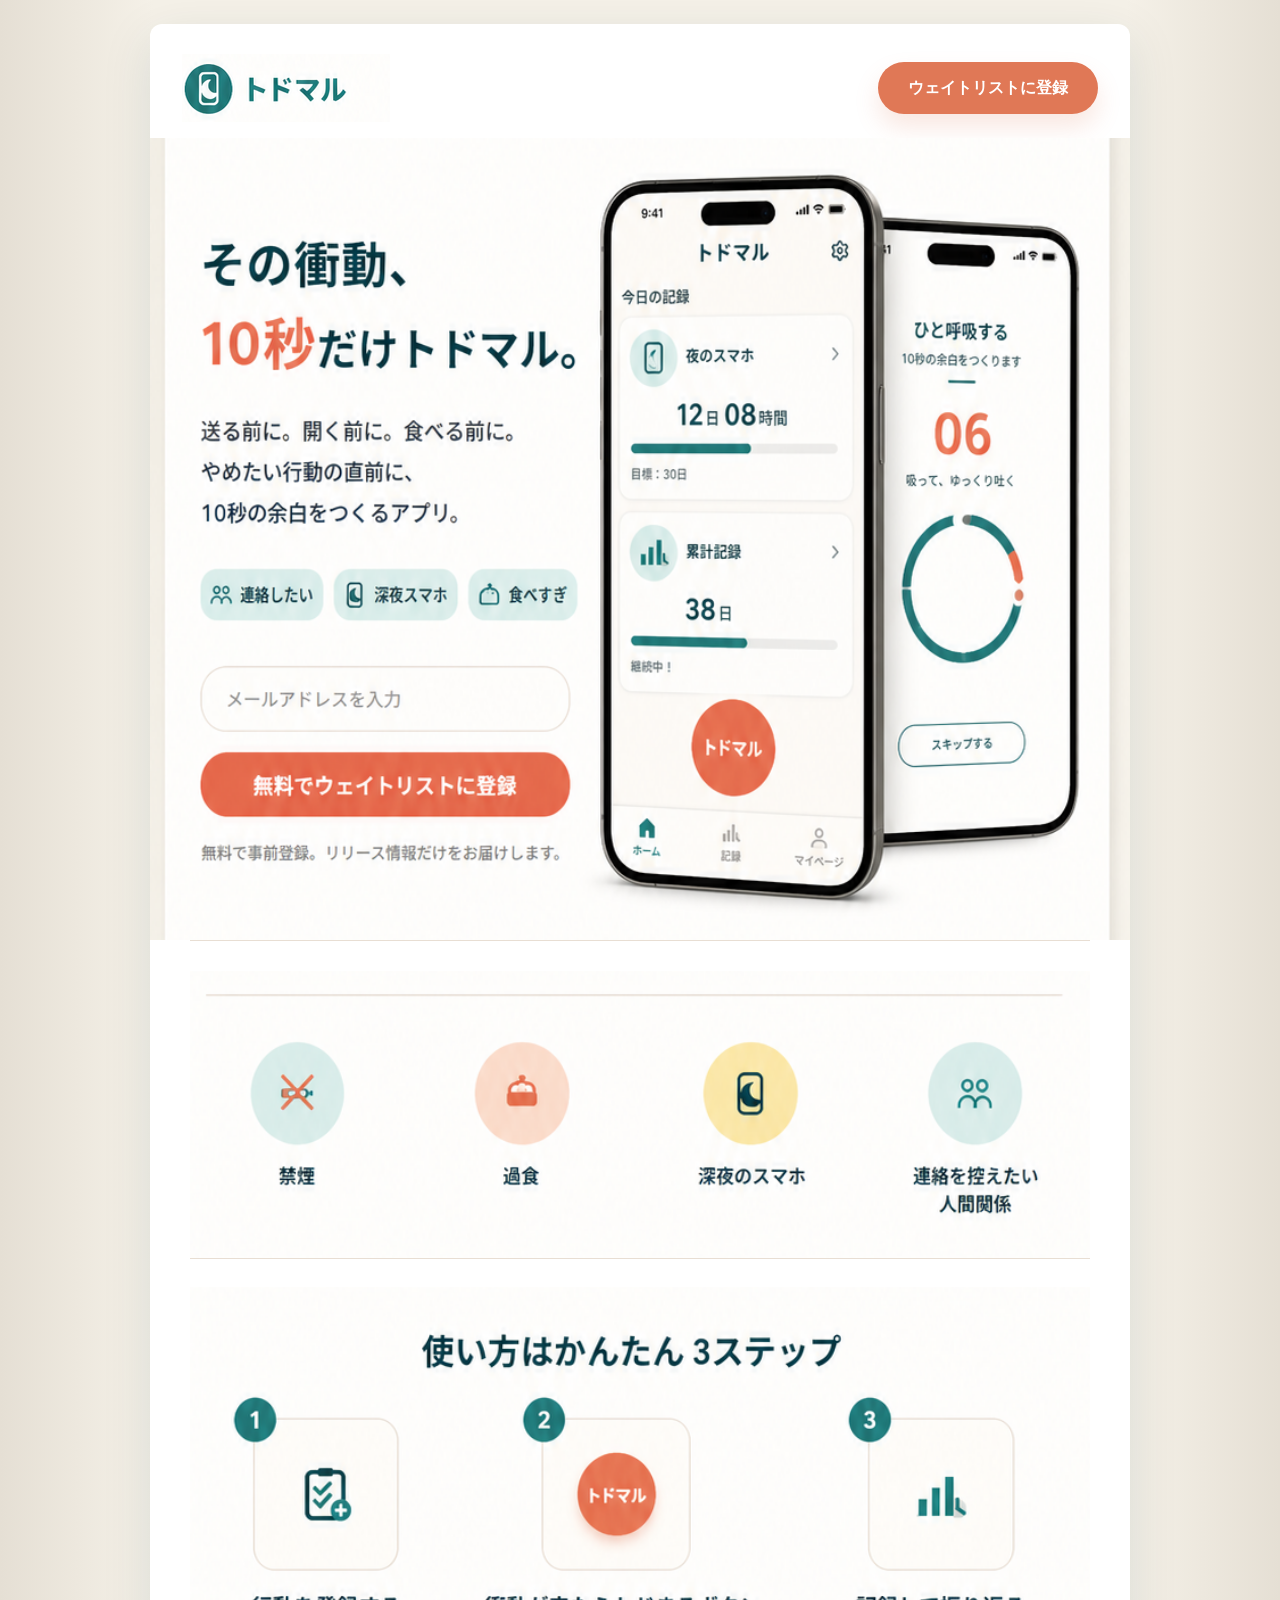
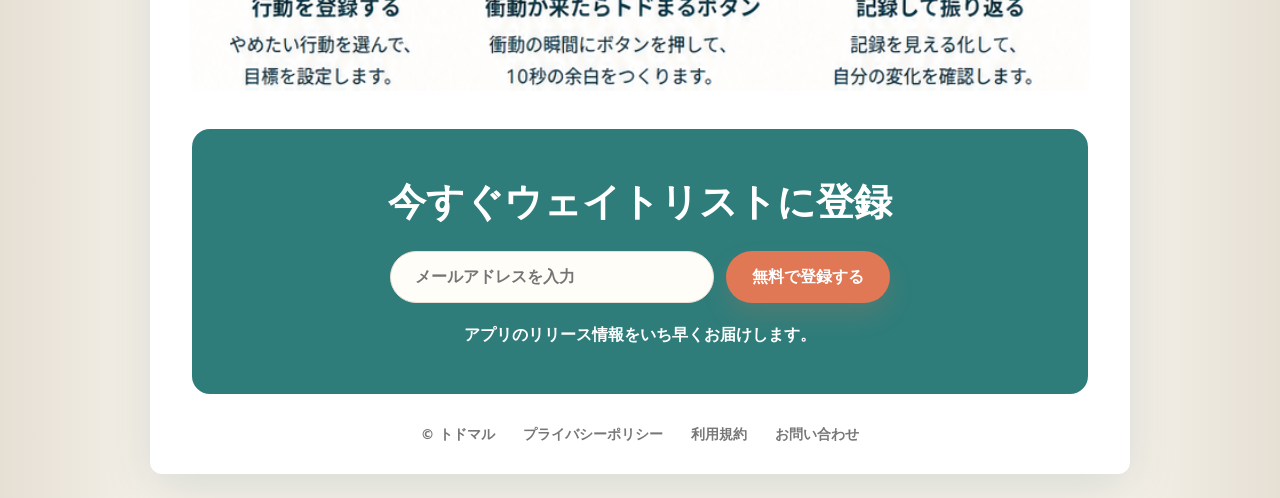
==== index.html @ 3aa97c42 "Bust image cache with new filename, widen gap between mobile step cards" ====
<!doctype html>
<html lang="ja">
  <head>
    <meta charset="utf-8" />
    <meta name="viewport" content="width=device-width, initial-scale=1" />
    <title>トドマル | その衝動、10秒だけトドマル。</title>
    <meta
      name="description"
      content="トドマルは、やめたい行動の直前に10秒の余白をつくるセルフマネジメントアプリです。"
    />
    <link rel="stylesheet" href="./styles.css" />
  </head>
  <body>
    <main class="lp-card">
      <header class="topbar">
        <a href="#top" class="logo-link" aria-label="トドマル">
          <img src="./assets/07-logo-header.png" alt="トドマル" />
        </a>
        <a class="top-cta" href="#waitlist">ウェイトリストに登録</a>
      </header>

      <section id="top" class="hero">
        <img class="hero-reference" src="./assets/02b-hero-main-no-header.png" alt="その衝動、10秒だけトドマル。トドマルのアプリ画面とウェイトリスト登録フォーム" />
        <form class="signup hero-signup overlay-signup" data-signup>
            <label class="sr-only" for="hero-email">メールアドレス</label>
            <input id="hero-email" name="email" type="email" placeholder="メールアドレスを入力" required />
            <input type="hidden" name="_subject" value="トドマル ウェイトリスト登録" />
            <button type="submit">無料でウェイトリストに登録</button>
        </form>
      </section>

      <section class="asset-section category-section" aria-labelledby="category-title">
        <h2 id="category-title" class="sr-only">登録できる行動の例</h2>
        <img class="wide-asset" src="./assets/08-category-row.png" alt="禁煙、過食、深夜のスマホ、連絡を控えたい人間関係" />
        <div class="mobile-asset-grid category-mobile" aria-hidden="true">
          <img src="./assets/09-category-smoking.png" alt="" />
          <img src="./assets/10-category-overeating.png" alt="" />
          <img src="./assets/11-category-late-phone.png" alt="" />
          <img src="./assets/12-category-relationship.png" alt="" />
        </div>
      </section>

      <section class="asset-section steps-section" aria-labelledby="steps-title">
        <h2 id="steps-title" class="sr-only">使い方はかんたん3ステップ</h2>
        <img class="wide-asset" src="./assets/13-steps-section.png" alt="行動を登録する、衝動が来たらトドまるボタン、記録して振り返る" />
        <div class="mobile-steps" aria-hidden="true">
          <h2>使い方はかんたん 3ステップ</h2>
          <img src="./assets/14-step-register.png" alt="" />
          <img src="./assets/15-step-button-v2.png" alt="" />
          <img src="./assets/16-step-review.png" alt="" />
        </div>
      </section>

      <section id="waitlist" class="final-cta">
        <div class="cta-panel">
          <h2>今すぐウェイトリストに登録</h2>
          <form class="signup final-signup" data-signup>
            <label class="sr-only" for="final-email">メールアドレス</label>
            <input id="final-email" name="email" type="email" placeholder="メールアドレスを入力" required />
            <input type="hidden" name="_subject" value="トドマル ウェイトリスト登録" />
            <button type="submit">無料で登録する</button>
          </form>
          <p>アプリのリリース情報をいち早くお届けします。</p>
        </div>
      </section>

      <footer class="footer">
        <span>© トドマル</span>
        <a href="./privacy.html">プライバシーポリシー</a>
        <a href="./terms.html">利用規約</a>
        <a href="mailto:prbaybe+todomaru@gmail.com">お問い合わせ</a>
      </footer>
    </main>

    <div class="toast" role="status" aria-live="polite" hidden>
      ウェイトリストに登録しました。リリース情報をお送りします。
    </div>
    <script src="./script.js"></script>
  </body>
</html>
---- styles.css ----
:root {
  --teal: #2e7d7b;
  --teal-ink: #073d45;
  --coral: #e07856;
  --coral-dark: #cc6548;
  --paper: #f5f1e8;
  --surface: #fffdf8;
  --line: #e8ded3;
  --muted: #727a7d;
  --chip: #d8f0ec;
}

* {
  box-sizing: border-box;
}

html {
  scroll-behavior: smooth;
}

body {
  margin: 0;
  background: linear-gradient(90deg, #e5dfd4, var(--paper) 12%, var(--paper) 88%, #e5dfd4);
  color: var(--teal-ink);
  font-family: "Hiragino Sans", "Yu Gothic", "Yu Gothic UI", "Noto Sans JP", system-ui, sans-serif;
}

button,
input {
  font: inherit;
}

a {
  color: inherit;
  text-decoration: none;
}

.lp-card {
  width: min(980px, calc(100% - 28px));
  margin: 24px auto;
  background: #fff;
  border-radius: 12px;
  box-shadow: 0 14px 50px rgba(7, 61, 69, 0.12);
  overflow: hidden;
}

.topbar {
  display: flex;
  align-items: center;
  justify-content: space-between;
  gap: 18px;
  padding: 30px 32px 16px;
}

.logo-link img {
  display: block;
  width: clamp(150px, 25vw, 208px);
  height: auto;
}

.top-cta,
.signup button {
  border: 0;
  border-radius: 999px;
  background: var(--coral);
  color: #fff;
  cursor: pointer;
  font-weight: 800;
  line-height: 1;
  box-shadow: 0 13px 24px rgba(224, 120, 86, 0.18);
  transition: background 0.16s ease, transform 0.16s ease, box-shadow 0.16s ease;
}

.top-cta {
  padding: 18px 30px;
  white-space: nowrap;
}

.top-cta:hover,
.signup button:hover {
  background: var(--coral-dark);
  transform: translateY(-1px);
  box-shadow: 0 16px 30px rgba(224, 120, 86, 0.26);
}

.hero {
  position: relative;
  padding: 0;
}

.signup {
  display: grid;
  gap: 12px;
}

.hero-reference {
  display: block;
  width: 100%;
  height: auto;
}

.signup input {
  width: 100%;
  min-height: 58px;
  border: 1.5px solid var(--line);
  border-radius: 999px;
  background: var(--surface);
  color: var(--teal-ink);
  outline: 0;
  padding: 0 24px;
  font-weight: 700;
}

.signup input:focus {
  border-color: var(--teal);
  box-shadow: 0 0 0 4px rgba(46, 125, 123, 0.12);
}

.signup button {
  min-height: 58px;
  padding: 0 26px;
  font-size: 1rem;
}

.microcopy {
  margin: 18px 0 0;
  color: var(--muted);
  font-size: 0.92rem;
  font-weight: 700;
}

.microcopy::before {
  content: "🔒 ";
}

.overlay-signup {
  position: absolute;
  left: 4.9%;
  top: 58.2%;
  width: 38.2%;
  gap: 8px;
}

.overlay-signup input,
.overlay-signup button {
  min-height: clamp(42px, 6.7vw, 58px);
  opacity: 0;
}

.overlay-signup button {
  font-size: clamp(0.72rem, 1.8vw, 1rem);
}

.asset-section {
  margin: 0 40px;
  border-top: 1px solid var(--line);
}

.asset-section img {
  display: block;
  width: 100%;
  height: auto;
}

.mobile-asset-grid,
.mobile-steps {
  display: none;
}

.category-section {
  padding: 30px 0 0;
}

.steps-section {
  padding: 28px 0 0;
}

.final-cta {
  padding: 38px 42px 22px;
}

.cta-panel {
  border-radius: 18px;
  background: var(--teal);
  color: #fff;
  padding: 48px 42px;
  text-align: center;
}

.cta-panel h2 {
  margin: 0 0 24px;
  font-size: clamp(1.7rem, 5vw, 2.4rem);
  line-height: 1.3;
}

.final-signup {
  grid-template-columns: 1fr auto;
  max-width: 500px;
  margin: 0 auto 22px;
}

.final-signup input {
  min-height: 52px;
}

.final-signup button {
  min-height: 52px;
  white-space: nowrap;
}

.cta-panel p {
  margin: 0;
  font-weight: 700;
}

.footer {
  display: flex;
  justify-content: center;
  gap: 28px;
  padding: 10px 20px 30px;
  color: #777;
  font-size: 0.85rem;
  font-weight: 700;
}

.toast {
  position: fixed;
  left: 50%;
  bottom: 22px;
  z-index: 10;
  width: min(520px, calc(100% - 28px));
  padding: 16px 20px;
  border-radius: 14px;
  background: var(--teal-ink);
  color: #fff;
  box-shadow: 0 18px 50px rgba(7, 61, 69, 0.22);
  transform: translateX(-50%);
  text-align: center;
  font-weight: 800;
}

.sr-only {
  position: absolute;
  width: 1px;
  height: 1px;
  padding: 0;
  margin: -1px;
  overflow: hidden;
  clip: rect(0, 0, 0, 0);
  white-space: nowrap;
  border: 0;
}

@media (max-width: 760px) {
  .lp-card {
    width: 100%;
    margin: 0;
    border-radius: 0;
  }

  .topbar {
    position: sticky;
    top: 0;
    z-index: 5;
    padding: 16px 18px;
    background: rgba(255, 255, 255, 0.94);
    border-bottom: 1px solid var(--line);
    backdrop-filter: blur(14px);
  }

  .logo-link img {
    width: 142px;
  }

  .top-cta {
    padding: 13px 16px;
    font-size: 0.82rem;
  }

  .hero {
    overflow: hidden;
  }

  .hero-reference {
    width: 100%;
    max-width: none;
    transform: none;
  }

  .overlay-signup {
    left: 5.2%;
    top: 58.5%;
    width: 38%;
  }

  .asset-section {
    margin: 0 20px;
  }

  .category-section {
    padding-top: 24px;
    overflow: hidden;
  }

  .category-section img {
    width: 100%;
    max-width: 100%;
    transform: none;
  }

  .wide-asset {
    display: none !important;
  }

  .mobile-asset-grid {
    display: grid;
    grid-template-columns: repeat(2, 1fr);
    gap: 24px 16px;
    align-items: start;
    padding: 18px 0 8px;
  }

  .mobile-asset-grid img {
    width: 100%;
    max-width: 150px;
    margin: 0 auto;
  }

  .mobile-steps {
    display: grid;
    justify-items: center;
    gap: 40px;
    padding: 18px 0 8px;
  }

  .mobile-steps h2 {
    margin: 0 0 4px;
    color: var(--teal-ink);
    font-size: 1.75rem;
    line-height: 1.25;
    text-align: center;
  }

  .mobile-steps img {
    width: min(100%, 260px);
    max-width: 260px;
    transform: none;
  }

  .final-cta {
    padding: 30px 20px 18px;
  }

  .cta-panel {
    padding: 34px 18px;
  }

  .final-signup {
    grid-template-columns: 1fr;
  }

  .footer {
    flex-wrap: wrap;
    gap: 12px 18px;
    font-size: 0.78rem;
  }
}

/* Legal pages (privacy / terms) */
.legal {
  padding: 40px 42px 48px;
}

.legal .back-link {
  display: inline-block;
  margin-bottom: 20px;
  color: var(--teal);
  font-weight: 800;
  font-size: 0.9rem;
}

.legal h1 {
  margin: 0 0 6px;
  font-size: clamp(1.6rem, 4vw, 2rem);
}

.legal .updated {
  color: var(--muted);
  font-size: 0.85rem;
  margin: 0 0 28px;
}

.legal h2 {
  color: var(--teal);
  font-size: 1.15rem;
  margin: 32px 0 10px;
}

.legal p,
.legal li {
  line-height: 1.9;
  margin: 0 0 12px;
}

.legal a {
  color: var(--teal);
  text-decoration: underline;
}

@media (max-width: 760px) {
  .legal {
    padding: 24px 20px 36px;
  }
}
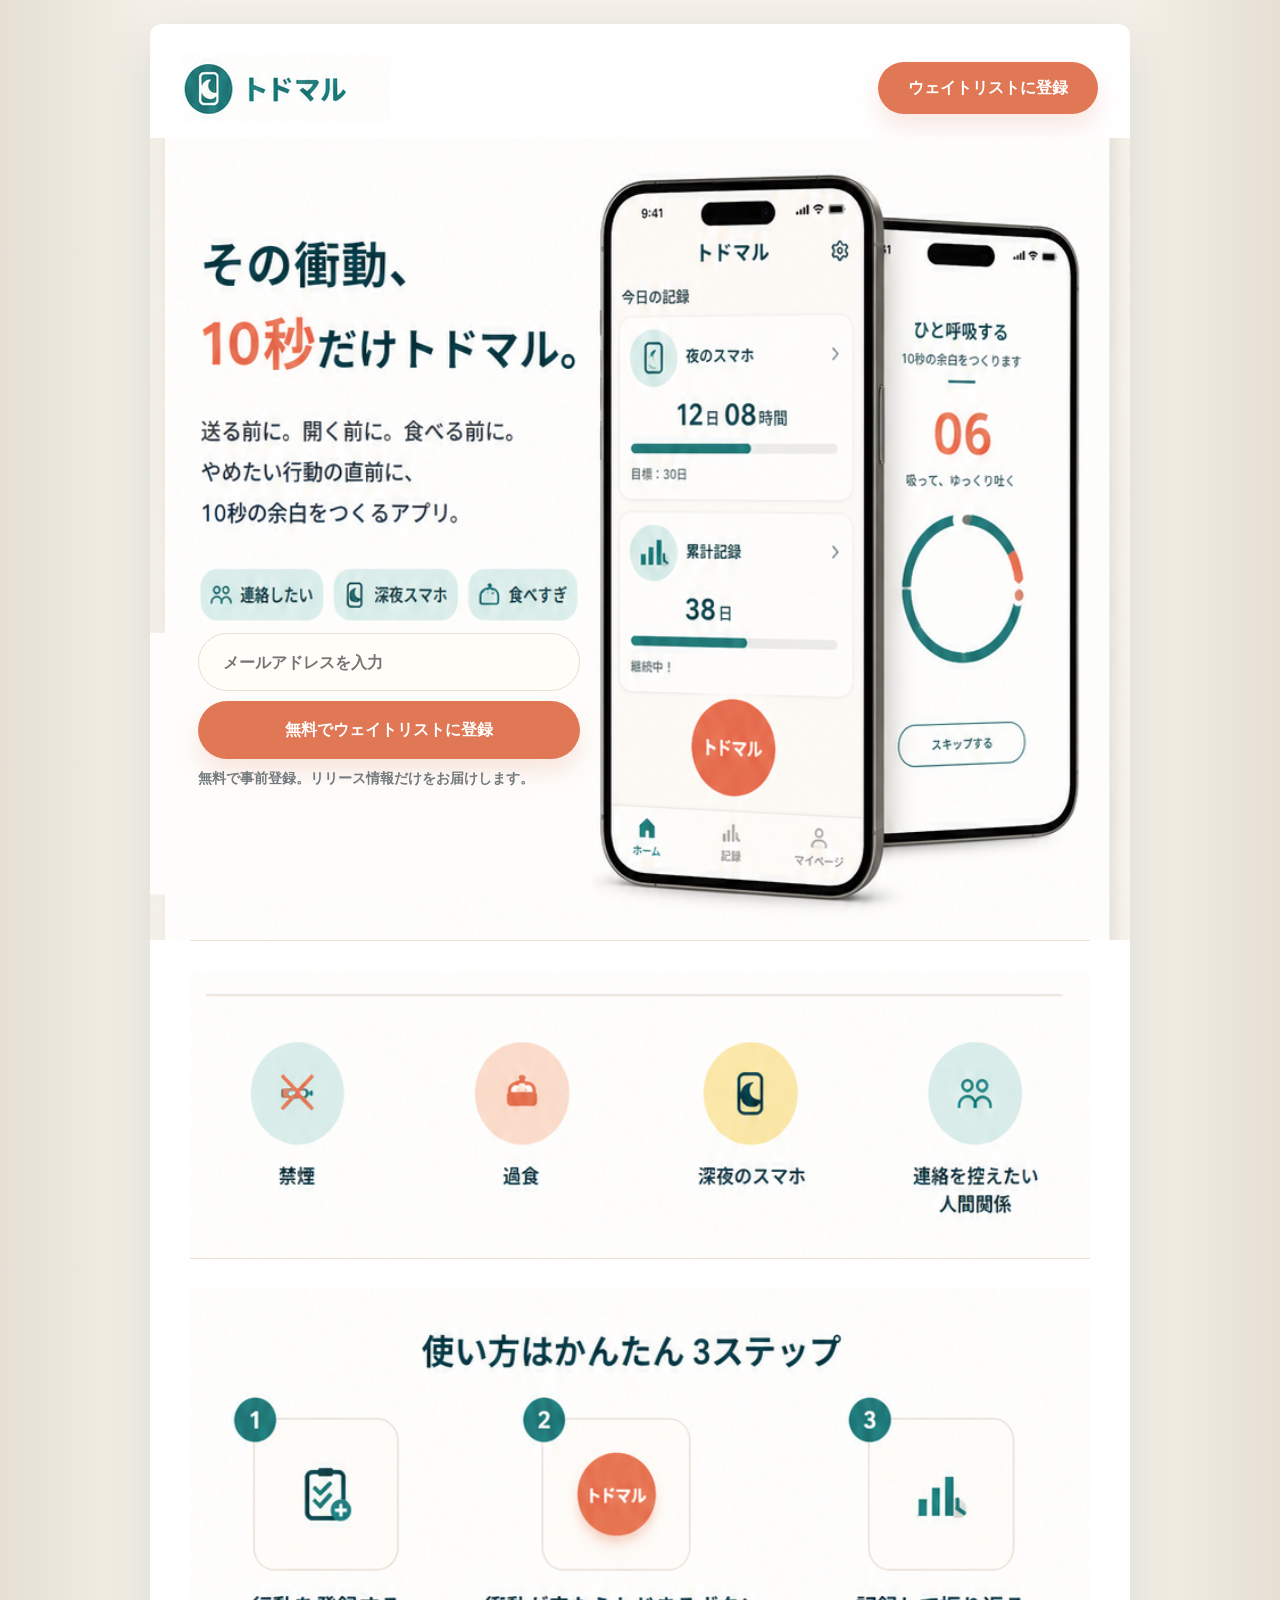
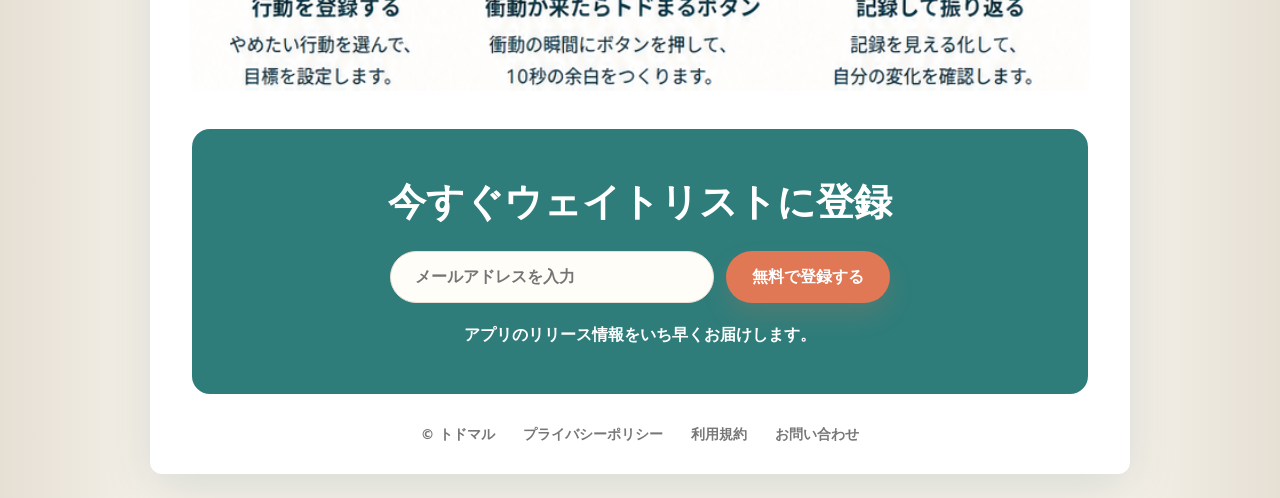
==== commit b363fddf: "Replace fake baked-in hero form with a real, functional HTML form" ====
--- a/index.html
+++ b/index.html
@@ -20,13 +20,16 @@
       </header>
 
       <section id="top" class="hero">
-        <img class="hero-reference" src="./assets/02b-hero-main-no-header.png" alt="その衝動、10秒だけトドマル。トドマルのアプリ画面とウェイトリスト登録フォーム" />
-        <form class="signup hero-signup overlay-signup" data-signup>
+        <img class="hero-reference" src="./assets/02c-hero-main-no-form.png" alt="その衝動、10秒だけトドマル。" />
+        <div class="hero-signup-wrap">
+          <form class="signup hero-signup" data-signup>
             <label class="sr-only" for="hero-email">メールアドレス</label>
             <input id="hero-email" name="email" type="email" placeholder="メールアドレスを入力" required />
             <input type="hidden" name="_subject" value="トドマル ウェイトリスト登録" />
             <button type="submit">無料でウェイトリストに登録</button>
-        </form>
+          </form>
+          <p class="hero-note">無料で事前登録。リリース情報だけをお届けします。</p>
+        </div>
       </section>
 
       <section class="asset-section category-section" aria-labelledby="category-title">
--- a/styles.css
+++ b/styles.css
@@ -133,22 +133,33 @@
   content: "🔒 ";
 }
 
-.overlay-signup {
+.hero-signup-wrap {
   position: absolute;
   left: 4.9%;
-  top: 58.2%;
-  width: 38.2%;
-  gap: 8px;
-}
-
-.overlay-signup input,
-.overlay-signup button {
-  min-height: clamp(42px, 6.7vw, 58px);
-  opacity: 0;
-}
-
-.overlay-signup button {
-  font-size: clamp(0.72rem, 1.8vw, 1rem);
+  top: 61.8%;
+  width: 39%;
+}
+
+.hero-signup-wrap .signup {
+  gap: 10px;
+}
+
+.hero-signup-wrap input,
+.hero-signup-wrap button {
+  min-height: clamp(40px, 6.2vw, 58px);
+  font-size: clamp(0.75rem, 1.7vw, 1rem);
+}
+
+.hero-signup-wrap input {
+  padding: 0 clamp(14px, 2.5vw, 24px);
+}
+
+.hero-note {
+  margin: 10px 0 0;
+  color: var(--muted);
+  font-size: clamp(0.68rem, 1.5vw, 0.85rem);
+  font-weight: 700;
+  line-height: 1.4;
 }
 
 .asset-section {
@@ -287,10 +298,10 @@
     transform: none;
   }
 
-  .overlay-signup {
+  .hero-signup-wrap {
     left: 5.2%;
-    top: 58.5%;
-    width: 38%;
+    top: 62%;
+    width: 38.5%;
   }
 
   .asset-section {
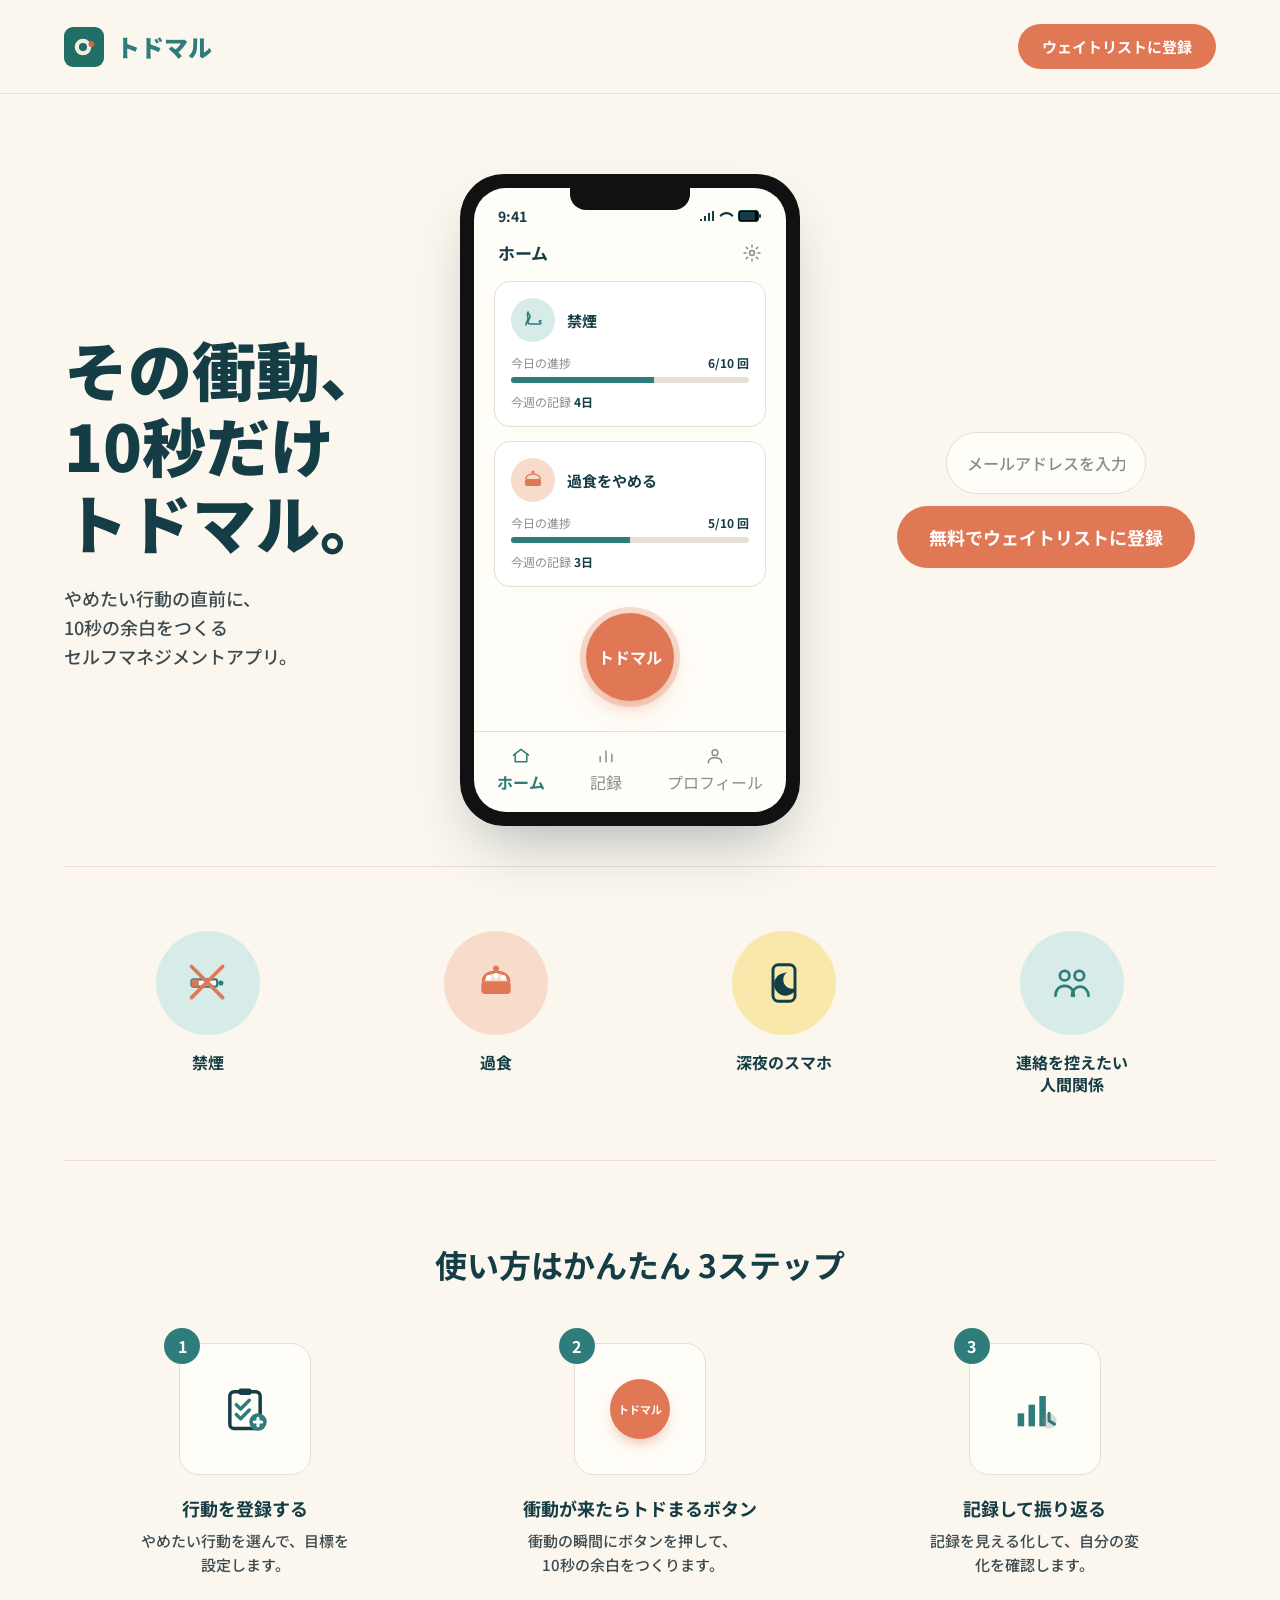
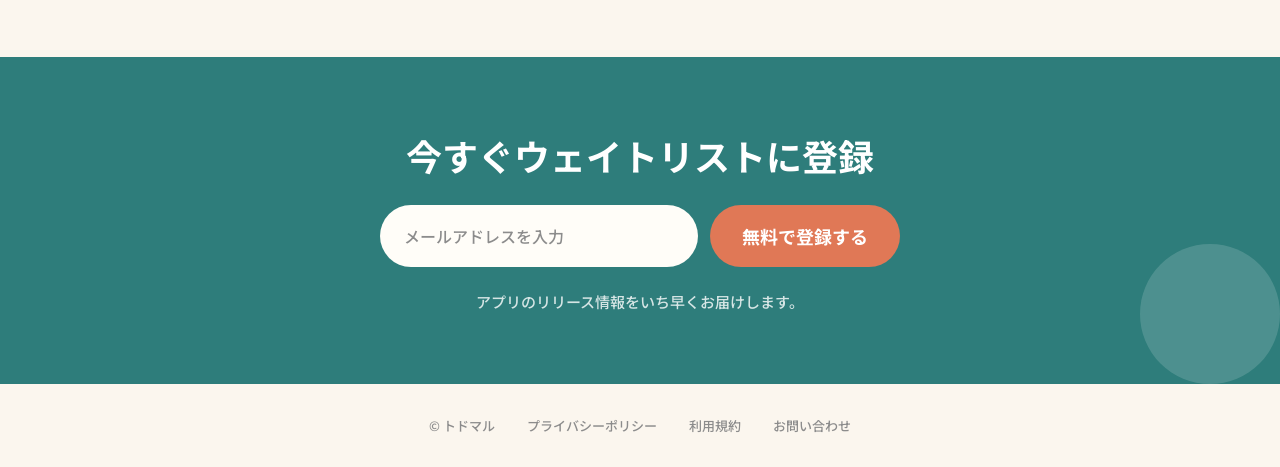
==== commit 0fc59fcb: "Update site design with new hero, phone mockup, and logo mark Refreshes index.html/styles.css with a" ====
--- a/index.html
+++ b/index.html
@@ -8,72 +8,204 @@
       name="description"
       content="トドマルは、やめたい行動の直前に10秒の余白をつくるセルフマネジメントアプリです。"
     />
+    <meta name="google-site-verification" content="xMSmZb_DUjNoIuZ_pO439msByrKfJwqjmr_NH0BtUyU" />
+    <link rel="icon" href="./assets/logo-mark.svg" type="image/svg+xml" />
+    <link rel="preconnect" href="https://fonts.googleapis.com" />
+    <link rel="preconnect" href="https://fonts.gstatic.com" crossorigin />
+    <link href="https://fonts.googleapis.com/css2?family=Noto+Sans+JP:wght@400;500;700;900&display=swap" rel="stylesheet" />
     <link rel="stylesheet" href="./styles.css" />
+    <!-- Google tag (gtag.js) -->
+    <script async src="https://www.googletagmanager.com/gtag/js?id=G-MYEZZKP1EB"></script>
+    <script>
+      window.dataLayer = window.dataLayer || [];
+      function gtag(){dataLayer.push(arguments);}
+      gtag('js', new Date());
+      gtag('config', 'G-MYEZZKP1EB');
+    </script>
   </head>
   <body>
-    <main class="lp-card">
-      <header class="topbar">
-        <a href="#top" class="logo-link" aria-label="トドマル">
-          <img src="./assets/07-logo-header.png" alt="トドマル" />
+    <div class="page-wrap">
+
+      <header class="site-header">
+        <a class="logo" href="#top" aria-label="トドマル">
+          <img class="logo-mark" src="./assets/logo-mark.svg" alt="" width="40" height="40" />
+          <span class="logo-word">トドマル</span>
         </a>
-        <a class="top-cta" href="#waitlist">ウェイトリストに登録</a>
+        <a class="btn btn-cta" href="#waitlist">ウェイトリストに登録</a>
       </header>
 
-      <section id="top" class="hero">
-        <img class="hero-reference" src="./assets/02c-hero-main-no-form.png" alt="その衝動、10秒だけトドマル。" />
-        <div class="hero-signup-wrap">
-          <form class="signup hero-signup" data-signup>
-            <label class="sr-only" for="hero-email">メールアドレス</label>
-            <input id="hero-email" name="email" type="email" placeholder="メールアドレスを入力" required />
+      <main id="top">
+        <section class="hero">
+          <div class="hero-copy">
+            <h1>その衝動、<br />10秒だけ<br />トドマル。</h1>
+            <p>やめたい行動の直前に、<br class="br-desktop" />10秒の余白をつくる<br class="br-desktop" />セルフマネジメントアプリ。</p>
+          </div>
+
+          <div class="phone-mockup" aria-hidden="true">
+            <div class="phone-frame">
+              <div class="phone-screen">
+                <div class="phone-notch"></div>
+                <div class="status-bar">
+                  <span>9:41</span>
+                  <span class="status-icons">
+                    <svg width="16" height="12" viewBox="0 0 16 12"><path d="M1 9L1 11L3 11L3 9Z M5 6L5 11L7 11L7 6Z M9 3L9 11L11 11L11 3Z M13 1L13 11L15 11L15 1Z" fill="#143D45"></path></svg>
+                    <svg width="15" height="11" viewBox="0 0 15 11"><path d="M7.5 1C10.5 1 13 2.5 14.5 4.5L13 6C11.8 4.3 9.8 3.2 7.5 3.2C5.2 3.2 3.2 4.3 2 6L0.5 4.5C2 2.5 4.5 1 7.5 1Z" fill="#143D45"></path></svg>
+                    <svg width="24" height="12" viewBox="0 0 24 12"><rect x="0.5" y="0.5" width="20" height="11" rx="2.5" stroke="#143D45"></rect><rect x="2" y="2" width="15" height="8" rx="1" fill="#143D45"></rect><rect x="21" y="4" width="2" height="4" rx="1" fill="#143D45"></rect></svg>
+                  </span>
+                </div>
+                <div class="screen-title-row">
+                  <span class="screen-title">ホーム</span>
+                  <svg class="settings-icon" width="20" height="20" viewBox="0 0 20 20" fill="none"><circle cx="10" cy="10" r="2.5" stroke="#8C8C8C" stroke-width="1.5"></circle><path d="M10 2V4M10 16V18M2 10H4M16 10H18M4.2 4.2L5.6 5.6M14.4 14.4L15.8 15.8M4.2 15.8L5.6 14.4M14.4 5.6L15.8 4.2" stroke="#8C8C8C" stroke-width="1.5" stroke-linecap="round"></path></svg>
+                </div>
+
+                <div class="habit-card">
+                  <div class="habit-card-head">
+                    <div class="habit-card-icon icon-mint">
+                      <svg width="24" height="24" viewBox="0 0 24 24" fill="none"><path d="M5 17c0-3 2-4 2-6.5S5.5 6 7 4c0 2 2 2 2 4.5S7 12 7 14c0 1.5 1 2 2 2h10c1 0 1-1.5 0-2-1 0-1-1.5 1-1.5" stroke="#2E7D7B" stroke-width="1.6" stroke-linecap="round" stroke-linejoin="round"></path></svg>
+                    </div>
+                    <span class="habit-card-title">禁煙</span>
+                  </div>
+                  <div class="habit-card-stat"><span>今日の進捗</span><span class="stat-value">6/10 回</span></div>
+                  <div class="progress-track"><div class="progress-fill" style="width:60%"></div></div>
+                  <div class="habit-card-week">今週の記録 <span class="stat-value">4日</span></div>
+                </div>
+
+                <div class="habit-card">
+                  <div class="habit-card-head">
+                    <div class="habit-card-icon icon-peach">
+                      <svg width="24" height="24" viewBox="0 0 24 24" fill="none"><path d="M5 11C5 8 8 6 12 6C16 6 19 8 19 11" stroke="#E07856" stroke-width="1.6" stroke-linecap="round"></path><rect x="4" y="11" width="16" height="7" rx="2" fill="#E07856"></rect><circle cx="12" cy="4" r="1.6" fill="#E07856"></circle></svg>
+                    </div>
+                    <span class="habit-card-title">過食をやめる</span>
+                  </div>
+                  <div class="habit-card-stat"><span>今日の進捗</span><span class="stat-value">5/10 回</span></div>
+                  <div class="progress-track"><div class="progress-fill" style="width:50%"></div></div>
+                  <div class="habit-card-week">今週の記録 <span class="stat-value">3日</span></div>
+                </div>
+
+                <div class="main-action-row">
+                  <div class="main-action">
+                    <div class="main-action-pulse"></div>
+                    <div class="main-action-button">トドマル</div>
+                  </div>
+                </div>
+
+                <div class="tab-bar">
+                  <div class="tab-item tab-active">
+                    <svg width="20" height="20" viewBox="0 0 24 24" fill="none"><path d="M3 11L12 4L21 11" stroke="#2E7D7B" stroke-width="1.8" stroke-linecap="round" stroke-linejoin="round"></path><path d="M5 10V19H19V10" stroke="#2E7D7B" stroke-width="1.8" stroke-linecap="round" stroke-linejoin="round"></path></svg>
+                    <span>ホーム</span>
+                  </div>
+                  <div class="tab-item">
+                    <svg width="20" height="20" viewBox="0 0 24 24" fill="none"><path d="M5 19V13M12 19V6M19 19V10" stroke="#8C8C8C" stroke-width="1.8" stroke-linecap="round"></path></svg>
+                    <span>記録</span>
+                  </div>
+                  <div class="tab-item">
+                    <svg width="20" height="20" viewBox="0 0 24 24" fill="none"><circle cx="12" cy="8" r="3.5" stroke="#8C8C8C" stroke-width="1.8"></circle><path d="M4 20C4 16 7.5 14 12 14C16.5 14 20 16 20 20" stroke="#8C8C8C" stroke-width="1.8" stroke-linecap="round"></path></svg>
+                    <span>プロフィール</span>
+                  </div>
+                </div>
+              </div>
+            </div>
+          </div>
+
+          <form class="cta-row hero-cta" data-signup>
+            <label class="visually-hidden" for="hero-email">メールアドレス</label>
+            <input id="hero-email" type="email" name="email" required placeholder="メールアドレスを入力" />
             <input type="hidden" name="_subject" value="トドマル ウェイトリスト登録" />
-            <button type="submit">無料でウェイトリストに登録</button>
+            <button type="submit" class="btn btn-cta">無料でウェイトリストに登録</button>
           </form>
-          <p class="hero-note">無料で事前登録。リリース情報だけをお届けします。</p>
-        </div>
-      </section>
-
-      <section class="asset-section category-section" aria-labelledby="category-title">
-        <h2 id="category-title" class="sr-only">登録できる行動の例</h2>
-        <img class="wide-asset" src="./assets/08-category-row.png" alt="禁煙、過食、深夜のスマホ、連絡を控えたい人間関係" />
-        <div class="mobile-asset-grid category-mobile" aria-hidden="true">
-          <img src="./assets/09-category-smoking.png" alt="" />
-          <img src="./assets/10-category-overeating.png" alt="" />
-          <img src="./assets/11-category-late-phone.png" alt="" />
-          <img src="./assets/12-category-relationship.png" alt="" />
-        </div>
-      </section>
-
-      <section class="asset-section steps-section" aria-labelledby="steps-title">
-        <h2 id="steps-title" class="sr-only">使い方はかんたん3ステップ</h2>
-        <img class="wide-asset" src="./assets/13-steps-section.png" alt="行動を登録する、衝動が来たらトドまるボタン、記録して振り返る" />
-        <div class="mobile-steps" aria-hidden="true">
+        </section>
+
+        <hr class="divider" />
+
+        <section class="habits">
+          <h2 class="visually-hidden">やめたい行動を選ぶ</h2>
+          <div class="habit-grid">
+            <div class="habit-item">
+              <div class="habit-icon icon-mint">
+                <svg width="44" height="44" viewBox="0 0 24 24" fill="none"><rect x="3" y="10" width="14" height="4" rx="1" fill="#FFFFFF" stroke="#2E7D7B" stroke-width="1.2"></rect><rect x="3" y="10" width="4" height="4" fill="#E07856"></rect><circle cx="19" cy="12" r="1.4" fill="#2E7D7B"></circle><path d="M3 3L20 20M20 3L3 20" stroke="#E07856" stroke-width="2" stroke-linecap="round"></path></svg>
+              </div>
+              <span class="habit-label">禁煙</span>
+            </div>
+            <div class="habit-item">
+              <div class="habit-icon icon-peach">
+                <svg width="44" height="44" viewBox="0 0 24 24" fill="none"><path d="M5 11C5 8 8 6 12 6C16 6 19 8 19 11" stroke="#E07856" stroke-width="1.6" stroke-linecap="round"></path><rect x="4" y="11" width="16" height="7" rx="2" fill="#E07856"></rect><circle cx="12" cy="4" r="1.6" fill="#E07856"></circle><circle cx="8" cy="9" r="1.4" fill="#FFFFFF"></circle><circle cx="12" cy="8" r="1.4" fill="#FFFFFF"></circle><circle cx="16" cy="9" r="1.4" fill="#FFFFFF"></circle></svg>
+              </div>
+              <span class="habit-label">過食</span>
+            </div>
+            <div class="habit-item">
+              <div class="habit-icon icon-yellow">
+                <svg width="44" height="44" viewBox="0 0 24 24" fill="none"><rect x="6" y="2" width="12" height="20" rx="3" stroke="#143D45" stroke-width="1.6"></rect><path d="M14 6C12.5 6.8 11.6 8.4 11.6 10.2C11.6 12.9 13.8 15.1 16.5 15.1C17.3 15.1 18 14.9 18.7 14.6C17.9 17.1 15.6 18.9 12.8 18.9C9.4 18.9 6.6 16.1 6.6 12.7C6.6 9.5 9 6.9 12.1 6.5C12.7 6.4 13.4 6.3 14 6Z" fill="#143D45"></path></svg>
+              </div>
+              <span class="habit-label">深夜のスマホ</span>
+            </div>
+            <div class="habit-item">
+              <div class="habit-icon icon-mint">
+                <svg width="44" height="44" viewBox="0 0 24 24" fill="none"><circle cx="8" cy="8" r="2.6" stroke="#2E7D7B" stroke-width="1.5"></circle><circle cx="16" cy="8" r="2.6" stroke="#2E7D7B" stroke-width="1.5"></circle><path d="M3 19C3 15.5 5.2 13.5 8 13.5C10.8 13.5 13 15.5 13 19" stroke="#2E7D7B" stroke-width="1.5" stroke-linecap="round"></path><path d="M12 19C12 16 14 14 16.5 14C19 14 21 16.2 21 19" stroke="#2E7D7B" stroke-width="1.5" stroke-linecap="round"></path></svg>
+              </div>
+              <span class="habit-label">連絡を控えたい<br />人間関係</span>
+            </div>
+          </div>
+        </section>
+
+        <hr class="divider" />
+
+        <section class="steps">
           <h2>使い方はかんたん 3ステップ</h2>
-          <img src="./assets/14-step-register.png" alt="" />
-          <img src="./assets/15-step-button-v2.png" alt="" />
-          <img src="./assets/16-step-review.png" alt="" />
-        </div>
-      </section>
-
-      <section id="waitlist" class="final-cta">
-        <div class="cta-panel">
+          <div class="step-grid">
+            <div class="step-card">
+              <div class="step-icon-box">
+                <svg width="52" height="52" viewBox="0 0 24 24" fill="none"><rect x="5" y="4" width="14" height="17" rx="2" stroke="#143D45" stroke-width="1.6"></rect><rect x="9" y="2.5" width="6" height="3" rx="1" fill="#143D45"></rect><path d="M8 10L10 12L14 8M8 14.5L10 16.5L14 12.5" stroke="#2E7D7B" stroke-width="1.6" stroke-linecap="round" stroke-linejoin="round"></path><circle cx="18" cy="18" r="4" fill="#2E7D7B"></circle><path d="M18 16.3V19.7M16.3 18H19.7" stroke="#FFFFFF" stroke-width="1.4" stroke-linecap="round"></path></svg>
+                <div class="step-badge">1</div>
+              </div>
+              <div class="step-copy">
+                <div class="step-title">行動を登録する</div>
+                <div class="step-desc">やめたい行動を選んで、目標を設定します。</div>
+              </div>
+            </div>
+            <div class="step-card">
+              <div class="step-icon-box">
+                <div class="step-mini-action">トドマル</div>
+                <div class="step-badge">2</div>
+              </div>
+              <div class="step-copy">
+                <div class="step-title">衝動が来たらトドまるボタン</div>
+                <div class="step-desc">衝動の瞬間にボタンを押して、10秒の余白をつくります。</div>
+              </div>
+            </div>
+            <div class="step-card">
+              <div class="step-icon-box">
+                <svg width="52" height="52" viewBox="0 0 24 24" fill="none"><rect x="4" y="14" width="3" height="6" fill="#2E7D7B"></rect><rect x="9" y="10" width="3" height="10" fill="#2E7D7B"></rect><rect x="14" y="6" width="3" height="14" fill="#2E7D7B"></rect><circle cx="18.5" cy="17.5" r="3.5" fill="#8C8C8C" opacity="0.3"></circle><path d="M18.5 14V17.5L21 19" stroke="#2E7D7B" stroke-width="1.4" stroke-linecap="round"></path></svg>
+                <div class="step-badge">3</div>
+              </div>
+              <div class="step-copy">
+                <div class="step-title">記録して振り返る</div>
+                <div class="step-desc">記録を見える化して、自分の変化を確認します。</div>
+              </div>
+            </div>
+          </div>
+        </section>
+
+        <section id="waitlist" class="closing-cta">
+          <svg class="closing-deco" width="220" height="220" viewBox="0 0 220 220" aria-hidden="true"><circle cx="110" cy="90" r="70" fill="#FFFFFF"></circle><ellipse cx="110" cy="175" rx="90" ry="12" fill="#FFFFFF"></ellipse></svg>
           <h2>今すぐウェイトリストに登録</h2>
-          <form class="signup final-signup" data-signup>
-            <label class="sr-only" for="final-email">メールアドレス</label>
-            <input id="final-email" name="email" type="email" placeholder="メールアドレスを入力" required />
+          <form class="cta-row" data-signup>
+            <label class="visually-hidden" for="closing-email">メールアドレス</label>
+            <input id="closing-email" type="email" name="email" required placeholder="メールアドレスを入力" />
             <input type="hidden" name="_subject" value="トドマル ウェイトリスト登録" />
-            <button type="submit">無料で登録する</button>
+            <button type="submit" class="btn btn-cta">無料で登録する</button>
           </form>
-          <p>アプリのリリース情報をいち早くお届けします。</p>
-        </div>
-      </section>
-
-      <footer class="footer">
+          <p class="closing-caption">アプリのリリース情報をいち早くお届けします。</p>
+        </section>
+      </main>
+
+      <footer class="site-footer">
         <span>© トドマル</span>
         <a href="./privacy.html">プライバシーポリシー</a>
         <a href="./terms.html">利用規約</a>
         <a href="mailto:prbaybe+todomaru@gmail.com">お問い合わせ</a>
       </footer>
-    </main>
+
+    </div>
 
     <div class="toast" role="status" aria-live="polite" hidden>
       ウェイトリストに登録しました。リリース情報をお送りします。
--- a/styles.css
+++ b/styles.css
@@ -1,239 +1,327 @@
 :root {
-  --teal: #2e7d7b;
-  --teal-ink: #073d45;
-  --coral: #e07856;
-  --coral-dark: #cc6548;
-  --paper: #f5f1e8;
-  --surface: #fffdf8;
-  --line: #e8ded3;
-  --muted: #727a7d;
-  --chip: #d8f0ec;
-}
-
-* {
-  box-sizing: border-box;
-}
-
-html {
-  scroll-behavior: smooth;
-}
-
-body {
+  --teal: #2E7D7B;
+  --coral: #E07856;
+  --off-white: #FBF6EE;
+  --surface-white: #FFFDF8;
+  --ink: #143D45;
+  --body-text: #3D4B4F;
+  --muted-gray: #8C8C8C;
+  --divider: #E8DED3;
+  --soft-mint: #D7ECE8;
+  --soft-peach: #F8DCCB;
+  --soft-yellow: #F8E8AC;
+  --teal-ink: #073D45;
+  --muted: #727A7D;
+}
+
+* { box-sizing: border-box; }
+
+html, body {
   margin: 0;
-  background: linear-gradient(90deg, #e5dfd4, var(--paper) 12%, var(--paper) 88%, #e5dfd4);
-  color: var(--teal-ink);
-  font-family: "Hiragino Sans", "Yu Gothic", "Yu Gothic UI", "Noto Sans JP", system-ui, sans-serif;
-}
-
-button,
-input {
-  font: inherit;
-}
-
-a {
-  color: inherit;
-  text-decoration: none;
-}
-
-.lp-card {
-  width: min(980px, calc(100% - 28px));
-  margin: 24px auto;
-  background: #fff;
-  border-radius: 12px;
-  box-shadow: 0 14px 50px rgba(7, 61, 69, 0.12);
-  overflow: hidden;
-}
-
-.topbar {
-  display: flex;
-  align-items: center;
-  justify-content: space-between;
-  gap: 18px;
-  padding: 30px 32px 16px;
-}
-
-.logo-link img {
-  display: block;
-  width: clamp(150px, 25vw, 208px);
-  height: auto;
-}
-
-.top-cta,
-.signup button {
-  border: 0;
+  background: var(--off-white);
+  font-family: 'Noto Sans JP', 'Hiragino Sans', 'Yu Gothic', sans-serif;
+  color: var(--body-text);
+}
+
+a { color: var(--teal); text-decoration: none; }
+a:hover { color: var(--coral); }
+
+.visually-hidden {
+  position: absolute; width: 1px; height: 1px;
+  margin: -1px; padding: 0; overflow: hidden;
+  clip: rect(0,0,0,0); white-space: nowrap; border: 0;
+}
+
+.page-wrap { max-width: 1440px; margin: 0 auto; overflow: hidden; }
+
+.btn {
+  display: inline-block;
+  font-weight: 700;
   border-radius: 999px;
-  background: var(--coral);
-  color: #fff;
+  white-space: nowrap;
+  border: none;
   cursor: pointer;
-  font-weight: 800;
-  line-height: 1;
-  box-shadow: 0 13px 24px rgba(224, 120, 86, 0.18);
-  transition: background 0.16s ease, transform 0.16s ease, box-shadow 0.16s ease;
-}
-
-.top-cta {
-  padding: 18px 30px;
-  white-space: nowrap;
-}
-
-.top-cta:hover,
-.signup button:hover {
-  background: var(--coral-dark);
-  transform: translateY(-1px);
-  box-shadow: 0 16px 30px rgba(224, 120, 86, 0.26);
-}
-
+  font-family: inherit;
+}
+.btn-cta { background: var(--coral); color: #FFFFFF; }
+
+@keyframes pulse {
+  0%, 100% { transform: scale(1); opacity: .6; }
+  50% { transform: scale(1.15); opacity: 0; }
+}
+
+/* ---------- header ---------- */
+.site-header {
+  display: flex; align-items: center; justify-content: space-between;
+  flex-wrap: wrap; row-gap: 12px;
+  border-bottom: 1px solid var(--divider);
+}
+.logo { display: flex; align-items: center; gap: 12px; }
+.logo-mark { display: block; width: 40px; height: 40px; border-radius: 9px; }
+.logo-word { font-weight: 900; color: var(--teal); }
+
+/* ---------- hero ---------- */
 .hero {
-  position: relative;
-  padding: 0;
-}
-
-.signup {
-  display: grid;
-  gap: 12px;
-}
-
-.hero-reference {
-  display: block;
-  width: 100%;
-  height: auto;
-}
-
-.signup input {
-  width: 100%;
-  min-height: 58px;
-  border: 1.5px solid var(--line);
-  border-radius: 999px;
-  background: var(--surface);
-  color: var(--teal-ink);
-  outline: 0;
-  padding: 0 24px;
-  font-weight: 700;
-}
-
-.signup input:focus {
-  border-color: var(--teal);
-  box-shadow: 0 0 0 4px rgba(46, 125, 123, 0.12);
-}
-
-.signup button {
-  min-height: 58px;
-  padding: 0 26px;
-  font-size: 1rem;
-}
-
-.microcopy {
-  margin: 18px 0 0;
-  color: var(--muted);
-  font-size: 0.92rem;
-  font-weight: 700;
-}
-
-.microcopy::before {
-  content: "🔒 ";
-}
-
-.hero-signup-wrap {
-  position: absolute;
-  left: 4.9%;
-  top: 61.8%;
-  width: 39%;
-}
-
-.hero-signup-wrap .signup {
-  gap: 10px;
-}
-
-.hero-signup-wrap input,
-.hero-signup-wrap button {
-  min-height: clamp(40px, 6.2vw, 58px);
-  font-size: clamp(0.75rem, 1.7vw, 1rem);
-}
-
-.hero-signup-wrap input {
-  padding: 0 clamp(14px, 2.5vw, 24px);
-}
-
-.hero-note {
-  margin: 10px 0 0;
-  color: var(--muted);
-  font-size: clamp(0.68rem, 1.5vw, 0.85rem);
-  font-weight: 700;
-  line-height: 1.4;
-}
-
-.asset-section {
-  margin: 0 40px;
-  border-top: 1px solid var(--line);
-}
-
-.asset-section img {
-  display: block;
-  width: 100%;
-  height: auto;
-}
-
-.mobile-asset-grid,
-.mobile-steps {
+  display: flex; align-items: center; justify-content: space-between;
+  flex-wrap: wrap;
+}
+.hero-copy h1 { font-weight: 900; color: var(--ink); line-height: 1.2; margin: 0 0 24px 0; }
+.hero-copy p { font-weight: 500; color: var(--body-text); line-height: 1.6; margin: 0; }
+
+.cta-row { display: flex; flex-wrap: wrap; }
+.cta-row input[type="email"] {
+  font-family: inherit; font-weight: 500; color: var(--ink);
+  background: var(--surface-white); border: 1px solid var(--divider);
+  border-radius: 999px; outline: none;
+}
+.cta-row input[type="email"]::placeholder { color: var(--muted-gray); }
+.cta-row input[type="email"]:focus { border-color: var(--teal); box-shadow: 0 0 0 4px rgba(46,125,123,0.12); }
+
+/* ---------- phone mockup ---------- */
+.phone-mockup { position: relative; }
+.phone-frame { background: #111111; box-shadow: 0 30px 60px -20px rgba(20,61,69,0.35); }
+.phone-screen { background: var(--surface-white); overflow: hidden; position: relative; }
+.phone-notch { position: absolute; top: 0; left: 50%; transform: translateX(-50%); background: #111111; z-index: 2; }
+.status-bar { display: flex; justify-content: space-between; align-items: center; font-weight: 700; color: var(--ink); }
+.status-icons { display: flex; gap: 4px; align-items: center; }
+.screen-title-row { display: flex; justify-content: space-between; align-items: center; }
+.screen-title { font-weight: 700; color: var(--ink); }
+
+.habit-card { background: #FFFFFF; border: 1px solid var(--divider); }
+.habit-card-head { display: flex; align-items: center; }
+.habit-card-icon { border-radius: 50%; display: flex; align-items: center; justify-content: center; flex-shrink: 0; }
+.icon-mint { background: var(--soft-mint); }
+.icon-peach { background: var(--soft-peach); }
+.icon-yellow { background: var(--soft-yellow); }
+.habit-card-title { font-weight: 700; color: var(--ink); }
+.habit-card-stat { display: flex; justify-content: space-between; color: var(--muted-gray); }
+.stat-value { color: var(--ink); font-weight: 700; }
+.progress-track { background: var(--divider); border-radius: 999px; overflow: hidden; }
+.progress-fill { background: var(--teal); height: 100%; }
+.habit-card-week { color: var(--muted-gray); }
+
+.main-action-row { display: flex; justify-content: center; }
+.main-action { position: relative; display: flex; align-items: center; justify-content: center; }
+.main-action-pulse {
+  position: absolute; inset: 0; border-radius: 50%;
+  background: var(--coral); opacity: .25;
+  animation: pulse 2.2s ease-out infinite;
   display: none;
 }
-
-.category-section {
-  padding: 30px 0 0;
-}
-
-.steps-section {
-  padding: 28px 0 0;
-}
-
-.final-cta {
-  padding: 38px 42px 22px;
-}
-
-.cta-panel {
-  border-radius: 18px;
+.main-action-button {
+  position: relative; border-radius: 50%; background: var(--coral);
+  display: flex; align-items: center; justify-content: center;
+  box-shadow: 0 10px 24px -8px rgba(224,120,86,0.6);
+  color: #FFFFFF; font-weight: 700;
+}
+
+.tab-bar { display: flex; justify-content: space-around; border-top: 1px solid var(--divider); }
+.tab-item { display: flex; flex-direction: column; align-items: center; gap: 4px; color: var(--muted-gray); }
+.tab-item span { color: var(--muted-gray); }
+.tab-active span { color: var(--teal); font-weight: 700; }
+
+/* ---------- dividers ---------- */
+.divider { border: none; border-top: 1px solid var(--divider); }
+
+/* ---------- habit categories ---------- */
+.habit-grid { display: grid; grid-template-columns: repeat(4, 1fr); }
+.habit-item { display: flex; flex-direction: column; align-items: center; }
+.habit-icon { border-radius: 50%; display: flex; align-items: center; justify-content: center; }
+.habit-label { font-weight: 700; color: var(--ink); text-align: center; line-height: 1.4; }
+
+/* ---------- 3 steps ---------- */
+.steps h2 { text-align: center; font-weight: 700; color: var(--ink); }
+.step-grid { display: grid; }
+.step-card { display: flex; flex-direction: column; align-items: center; text-align: center; }
+.step-icon-box {
+  position: relative; background: var(--surface-white); border: 1px solid var(--divider);
+  display: flex; align-items: center; justify-content: center; flex-shrink: 0;
+}
+.step-badge {
+  position: absolute; border-radius: 50%; background: var(--teal); color: #FFFFFF;
+  font-weight: 700; display: flex; align-items: center; justify-content: center;
+}
+.step-mini-action {
+  position: relative; border-radius: 50%; background: var(--coral);
+  display: flex; align-items: center; justify-content: center;
+  box-shadow: 0 8px 16px -6px rgba(224,120,86,0.6);
+  color: #FFFFFF; font-weight: 700;
+}
+.step-title { font-weight: 700; color: var(--ink); }
+.step-desc { font-weight: 500; color: var(--body-text); line-height: 1.6; }
+
+/* ---------- closing cta ---------- */
+.closing-cta {
   background: var(--teal);
-  color: #fff;
-  padding: 48px 42px;
-  text-align: center;
-}
-
-.cta-panel h2 {
-  margin: 0 0 24px;
-  font-size: clamp(1.7rem, 5vw, 2.4rem);
-  line-height: 1.3;
-}
-
-.final-signup {
-  grid-template-columns: 1fr auto;
-  max-width: 500px;
-  margin: 0 auto 22px;
-}
-
-.final-signup input {
-  min-height: 52px;
-}
-
-.final-signup button {
-  min-height: 52px;
-  white-space: nowrap;
-}
-
-.cta-panel p {
-  margin: 0;
-  font-weight: 700;
-}
-
-.footer {
-  display: flex;
-  justify-content: center;
-  gap: 28px;
-  padding: 10px 20px 30px;
-  color: #777;
-  font-size: 0.85rem;
-  font-weight: 700;
-}
-
+  display: flex; flex-direction: column; align-items: center; text-align: center;
+  position: relative; overflow: hidden;
+}
+.closing-deco { position: absolute; right: -40px; bottom: -60px; opacity: 0.15; }
+.closing-cta h2 { font-weight: 700; color: #FFFFFF; margin: 0; }
+.closing-caption { font-weight: 500; color: rgba(255,255,255,0.8); margin: 0; }
+
+/* ---------- footer ---------- */
+.site-footer {
+  display: flex; flex-wrap: wrap; justify-content: center;
+  color: var(--muted-gray); font-weight: 500;
+}
+.site-footer a { color: var(--muted-gray); }
+.site-footer a:hover { color: var(--coral); }
+
+/* =====================================================================
+   Desktop (>=768px) — sizes from TodoMaru LP.dc.html
+   ===================================================================== */
+@media (min-width: 768px) {
+  .site-header { padding: 24px 64px; }
+  .logo-word { font-size: 24px; }
+  .site-header .btn-cta { font-size: 15px; padding: 12px 24px; }
+
+  .hero { gap: 40px; padding: 80px 64px 40px 64px; }
+  .hero-copy { max-width: 520px; min-width: 320px; }
+  .hero-copy h1 { font-size: 64px; }
+  .hero-copy p { font-size: 18px; }
+
+  .phone-mockup { width: 340px; min-width: 300px; }
+  .phone-frame { border-radius: 44px; padding: 14px; }
+  .phone-screen { border-radius: 32px; }
+  .phone-notch { width: 120px; height: 22px; border-radius: 0 0 16px 16px; }
+  .status-bar { padding: 18px 24px 6px 24px; font-size: 14px; }
+  .screen-title-row { padding: 8px 24px 16px 24px; }
+  .screen-title { font-size: 17px; }
+  .settings-icon { display: block; }
+
+  .habit-card { margin: 0 20px 14px 20px; border-radius: 16px; padding: 16px; }
+  .habit-card:last-of-type { margin-bottom: 20px; }
+  .habit-card-head { gap: 12px; margin-bottom: 12px; }
+  .habit-card-icon { width: 44px; height: 44px; }
+  .habit-card-title { font-size: 15px; }
+  .habit-card-stat { font-size: 12px; margin-bottom: 6px; }
+  .progress-track { height: 6px; margin-bottom: 10px; }
+  .habit-card-week { font-size: 12px; }
+
+  .main-action-row { padding: 6px 0 24px 0; }
+  .main-action { width: 100px; height: 100px; }
+  .main-action-pulse { display: block; }
+  .main-action-button { width: 88px; height: 88px; font-size: 16px; }
+
+  .tab-bar { padding: 14px 0 18px 0; }
+
+  .hero-cta { width: 340px; min-width: 300px; justify-content: center; gap: 12px; }
+  .hero-cta input[type="email"] { width: 200px; min-width: 200px; padding: 18px 20px; font-size: 16px; }
+  .hero-cta .btn-cta { font-size: 18px; padding: 18px 32px; }
+
+  .divider { margin: 0 64px; }
+
+  .habits { padding: 64px; }
+  .habit-grid { gap: 0; }
+  .habit-item { gap: 16px; padding: 0 20px; }
+  .habit-icon { width: 104px; height: 104px; }
+  .habit-label { font-size: 16px; }
+
+  .steps { padding: 80px 64px; }
+  .steps h2 { font-size: 32px; margin: 0 0 56px 0; }
+  .step-grid { grid-template-columns: repeat(3, 1fr); gap: 32px; }
+  .step-card { gap: 20px; padding: 0 16px; }
+  .step-icon-box { width: 132px; height: 132px; border-radius: 20px; }
+  .step-badge { top: -16px; left: -16px; width: 36px; height: 36px; font-size: 16px; }
+  .step-mini-action { width: 60px; height: 60px; font-size: 11px; }
+  .step-title { font-size: 18px; margin-bottom: 8px; }
+  .step-desc { font-size: 15px; max-width: 220px; }
+
+  .closing-cta { padding: 72px 64px; gap: 24px; }
+  .closing-cta h2 { font-size: 36px; }
+  .closing-cta .cta-row { max-width: 520px; width: 100%; gap: 12px; justify-content: center; }
+  .closing-cta input[type="email"] { flex: 1; min-width: 220px; padding: 18px 24px; font-size: 16px; border: none; }
+  .closing-cta .btn-cta { font-size: 18px; padding: 18px 32px; }
+  .closing-caption { font-size: 15px; }
+
+  .site-footer { gap: 32px; padding: 32px 64px; font-size: 13px; }
+}
+
+/* =====================================================================
+   Mobile (<768px) — sizes from TodoMaru LP-print.dc.html
+   ===================================================================== */
+@media (max-width: 767.98px) {
+  .site-header { padding: 16px 20px 16px 20px; }
+  .logo-mark { width: 36px; height: 36px; border-radius: 8px; }
+  .logo-word { font-size: 22px; }
+  .site-header .btn-cta { font-size: 14px; padding: 10px 20px; white-space: normal; text-align: center; }
+
+  .hero { flex-direction: column; align-items: stretch; gap: 0; padding: 32px 20px 32px 20px; }
+  .hero-copy { max-width: none; margin-bottom: 28px; }
+  .hero-copy h1 { font-size: 42px; margin-bottom: 16px; }
+  .hero-copy p { font-size: 16px; }
+  .br-desktop { display: none; }
+
+  .phone-mockup { width: 280px; margin: 0 auto 32px auto; }
+  .phone-frame { border-radius: 36px; padding: 12px; }
+  .phone-screen { border-radius: 26px; }
+  .phone-notch { width: 100px; height: 18px; border-radius: 0 0 14px 14px; }
+  .status-bar { padding: 16px 20px 4px 20px; font-size: 12px; }
+  .screen-title-row { padding: 6px 20px 12px 20px; justify-content: flex-start; }
+  .screen-title { font-size: 15px; }
+  .settings-icon { display: none; }
+
+  .habit-card { margin: 0 16px 12px 16px; border-radius: 14px; padding: 14px; }
+  .habit-card:last-of-type { margin-bottom: 16px; }
+  .habit-card-head { gap: 10px; margin-bottom: 10px; }
+  .habit-card-icon { width: 36px; height: 36px; }
+  .habit-card-title { font-size: 13px; }
+  .habit-card-stat { font-size: 11px; margin-bottom: 6px; }
+  .progress-track { height: 5px; margin-bottom: 8px; }
+  .habit-card-week { font-size: 11px; }
+
+  .main-action-row { padding: 4px 0 20px 0; }
+  .main-action { width: 76px; height: 76px; }
+  .main-action-pulse { display: none; }
+  .main-action-button { width: 76px; height: 76px; font-size: 14px; }
+
+  .tab-bar { padding: 10px 0 14px 0; }
+  .tab-item svg { width: 18px; height: 18px; }
+  .tab-item span { font-size: 10px; }
+
+  .hero-cta { gap: 12px; margin-top: 4px; }
+  .hero-cta input[type="email"] { width: 200px; min-width: 200px; padding: 14px 18px; font-size: 15px; }
+  .hero-cta .btn-cta { font-size: 16px; padding: 14px 28px; }
+
+  .divider { margin: 0 20px 32px 20px; }
+  .divider:last-of-type { margin-bottom: 0; }
+
+  .habits { padding: 0 20px 32px 20px; }
+  .habit-grid { gap: 16px; }
+  .habit-item { gap: 10px; }
+  .habit-icon { width: 72px; height: 72px; }
+  .habit-icon svg { width: 32px; height: 32px; }
+  .habit-label { font-size: 13px; }
+
+  .steps { padding: 0 20px 32px 20px; }
+  .steps h2 { font-size: 26px; margin: 0 0 28px 0; }
+  .step-grid { grid-template-columns: 1fr; gap: 24px; max-width: 320px; margin: 0 auto; }
+  .step-card { gap: 14px; }
+  .step-icon-box { width: 96px; height: 96px; border-radius: 16px; }
+  .step-badge { top: -12px; left: -12px; width: 28px; height: 28px; font-size: 13px; }
+  .step-mini-action { width: 46px; height: 46px; font-size: 9px; }
+  .step-title { font-size: 15px; margin-bottom: 6px; }
+  .step-desc { font-size: 13px; max-width: none; }
+
+  .closing-cta { padding: 36px 20px; gap: 16px; margin: 0 20px 24px 20px; border-radius: 16px; }
+  .closing-cta h2 { font-size: 24px; }
+  .closing-deco { display: none; }
+  .closing-cta .cta-row { gap: 10px; justify-content: center; max-width: 420px; width: 100%; }
+  .closing-cta input[type="email"] { flex: 1; min-width: 160px; padding: 12px 18px; font-size: 14px; border: none; }
+  .closing-cta .btn-cta { font-size: 15px; padding: 12px 24px; }
+  .closing-caption { font-size: 13px; }
+
+  .site-footer { gap: 20px; padding: 24px 20px; font-size: 12px; }
+}
+
+/* Narrow phones only (not print): 4 columns get too tight for labels
+   like "深夜のスマホ" to fit without an awkward mid-word wrap. */
+@media screen and (max-width: 480px) {
+  .habit-grid { grid-template-columns: repeat(2, 1fr); gap: 28px 16px; }
+}
+
+/* ---------- toast (form submission feedback) ---------- */
 .toast {
   position: fixed;
   left: 50%;
@@ -249,139 +337,33 @@
   text-align: center;
   font-weight: 800;
 }
-
-.sr-only {
-  position: absolute;
-  width: 1px;
-  height: 1px;
-  padding: 0;
-  margin: -1px;
+.toast[hidden] { display: none; }
+
+/* =====================================================================
+   Legal pages (privacy / terms)
+   ===================================================================== */
+.lp-card {
+  width: min(980px, calc(100% - 28px));
+  margin: 24px auto;
+  background: #fff;
+  border-radius: 12px;
+  box-shadow: 0 14px 50px rgba(7, 61, 69, 0.12);
   overflow: hidden;
-  clip: rect(0, 0, 0, 0);
-  white-space: nowrap;
-  border: 0;
-}
-
-@media (max-width: 760px) {
-  .lp-card {
-    width: 100%;
-    margin: 0;
-    border-radius: 0;
-  }
-
-  .topbar {
-    position: sticky;
-    top: 0;
-    z-index: 5;
-    padding: 16px 18px;
-    background: rgba(255, 255, 255, 0.94);
-    border-bottom: 1px solid var(--line);
-    backdrop-filter: blur(14px);
-  }
-
-  .logo-link img {
-    width: 142px;
-  }
-
-  .top-cta {
-    padding: 13px 16px;
-    font-size: 0.82rem;
-  }
-
-  .hero {
-    overflow: hidden;
-  }
-
-  .hero-reference {
-    width: 100%;
-    max-width: none;
-    transform: none;
-  }
-
-  .hero-signup-wrap {
-    left: 5.2%;
-    top: 62%;
-    width: 38.5%;
-  }
-
-  .asset-section {
-    margin: 0 20px;
-  }
-
-  .category-section {
-    padding-top: 24px;
-    overflow: hidden;
-  }
-
-  .category-section img {
-    width: 100%;
-    max-width: 100%;
-    transform: none;
-  }
-
-  .wide-asset {
-    display: none !important;
-  }
-
-  .mobile-asset-grid {
-    display: grid;
-    grid-template-columns: repeat(2, 1fr);
-    gap: 24px 16px;
-    align-items: start;
-    padding: 18px 0 8px;
-  }
-
-  .mobile-asset-grid img {
-    width: 100%;
-    max-width: 150px;
-    margin: 0 auto;
-  }
-
-  .mobile-steps {
-    display: grid;
-    justify-items: center;
-    gap: 40px;
-    padding: 18px 0 8px;
-  }
-
-  .mobile-steps h2 {
-    margin: 0 0 4px;
-    color: var(--teal-ink);
-    font-size: 1.75rem;
-    line-height: 1.25;
-    text-align: center;
-  }
-
-  .mobile-steps img {
-    width: min(100%, 260px);
-    max-width: 260px;
-    transform: none;
-  }
-
-  .final-cta {
-    padding: 30px 20px 18px;
-  }
-
-  .cta-panel {
-    padding: 34px 18px;
-  }
-
-  .final-signup {
-    grid-template-columns: 1fr;
-  }
-
-  .footer {
-    flex-wrap: wrap;
-    gap: 12px 18px;
-    font-size: 0.78rem;
-  }
-}
-
-/* Legal pages (privacy / terms) */
-.legal {
-  padding: 40px 42px 48px;
-}
-
+}
+
+.lp-card .footer {
+  display: flex;
+  justify-content: center;
+  gap: 28px;
+  padding: 10px 20px 30px;
+  color: #777;
+  font-size: 0.85rem;
+  font-weight: 700;
+}
+.lp-card .footer a { color: #777; }
+.lp-card .footer a:hover { color: var(--coral); }
+
+.legal { padding: 40px 42px 48px; color: var(--body-text); }
 .legal .back-link {
   display: inline-block;
   margin-bottom: 20px;
@@ -389,37 +371,38 @@
   font-weight: 800;
   font-size: 0.9rem;
 }
-
-.legal h1 {
-  margin: 0 0 6px;
-  font-size: clamp(1.6rem, 4vw, 2rem);
-}
-
-.legal .updated {
-  color: var(--muted);
-  font-size: 0.85rem;
-  margin: 0 0 28px;
-}
-
-.legal h2 {
-  color: var(--teal);
-  font-size: 1.15rem;
-  margin: 32px 0 10px;
-}
-
-.legal p,
-.legal li {
-  line-height: 1.9;
-  margin: 0 0 12px;
-}
-
-.legal a {
-  color: var(--teal);
-  text-decoration: underline;
-}
+.legal h1 { margin: 0 0 6px; font-size: clamp(1.6rem, 4vw, 2rem); color: var(--ink); }
+.legal .updated { color: var(--muted); font-size: 0.85rem; margin: 0 0 28px; }
+.legal h2 { color: var(--teal); font-size: 1.15rem; margin: 32px 0 10px; }
+.legal p, .legal li { line-height: 1.9; margin: 0 0 12px; }
+.legal a { color: var(--teal); text-decoration: underline; }
 
 @media (max-width: 760px) {
-  .legal {
-    padding: 24px 20px 36px;
+  .lp-card { width: 100%; margin: 0; border-radius: 0; }
+  .legal { padding: 24px 20px 36px; }
+}
+
+/* =====================================================================
+   Print — mirrors TodoMaru LP-print.dc.html for "Save as PDF"
+   ===================================================================== */
+@media print {
+  @page { size: letter portrait; margin: 0.5in; }
+
+  html, body { background: none; }
+  .toast { display: none !important; }
+
+  * { -webkit-print-color-adjust: exact; print-color-adjust: exact; }
+  *, *::before, *::after {
+    animation-duration: .001s !important;
+    animation-iteration-count: 1 !important;
+    transition-duration: 0s !important;
   }
-}
+
+  .site-header, .hero, .habits, .steps, .closing-cta { padding-left: 0; padding-right: 0; }
+  .divider { margin-left: 0; margin-right: 0; }
+  .closing-cta { margin-left: 0; margin-right: 0; }
+
+  .site-header, .hero, .habit-grid, .step-card, .closing-cta {
+    break-inside: avoid;
+  }
+}
